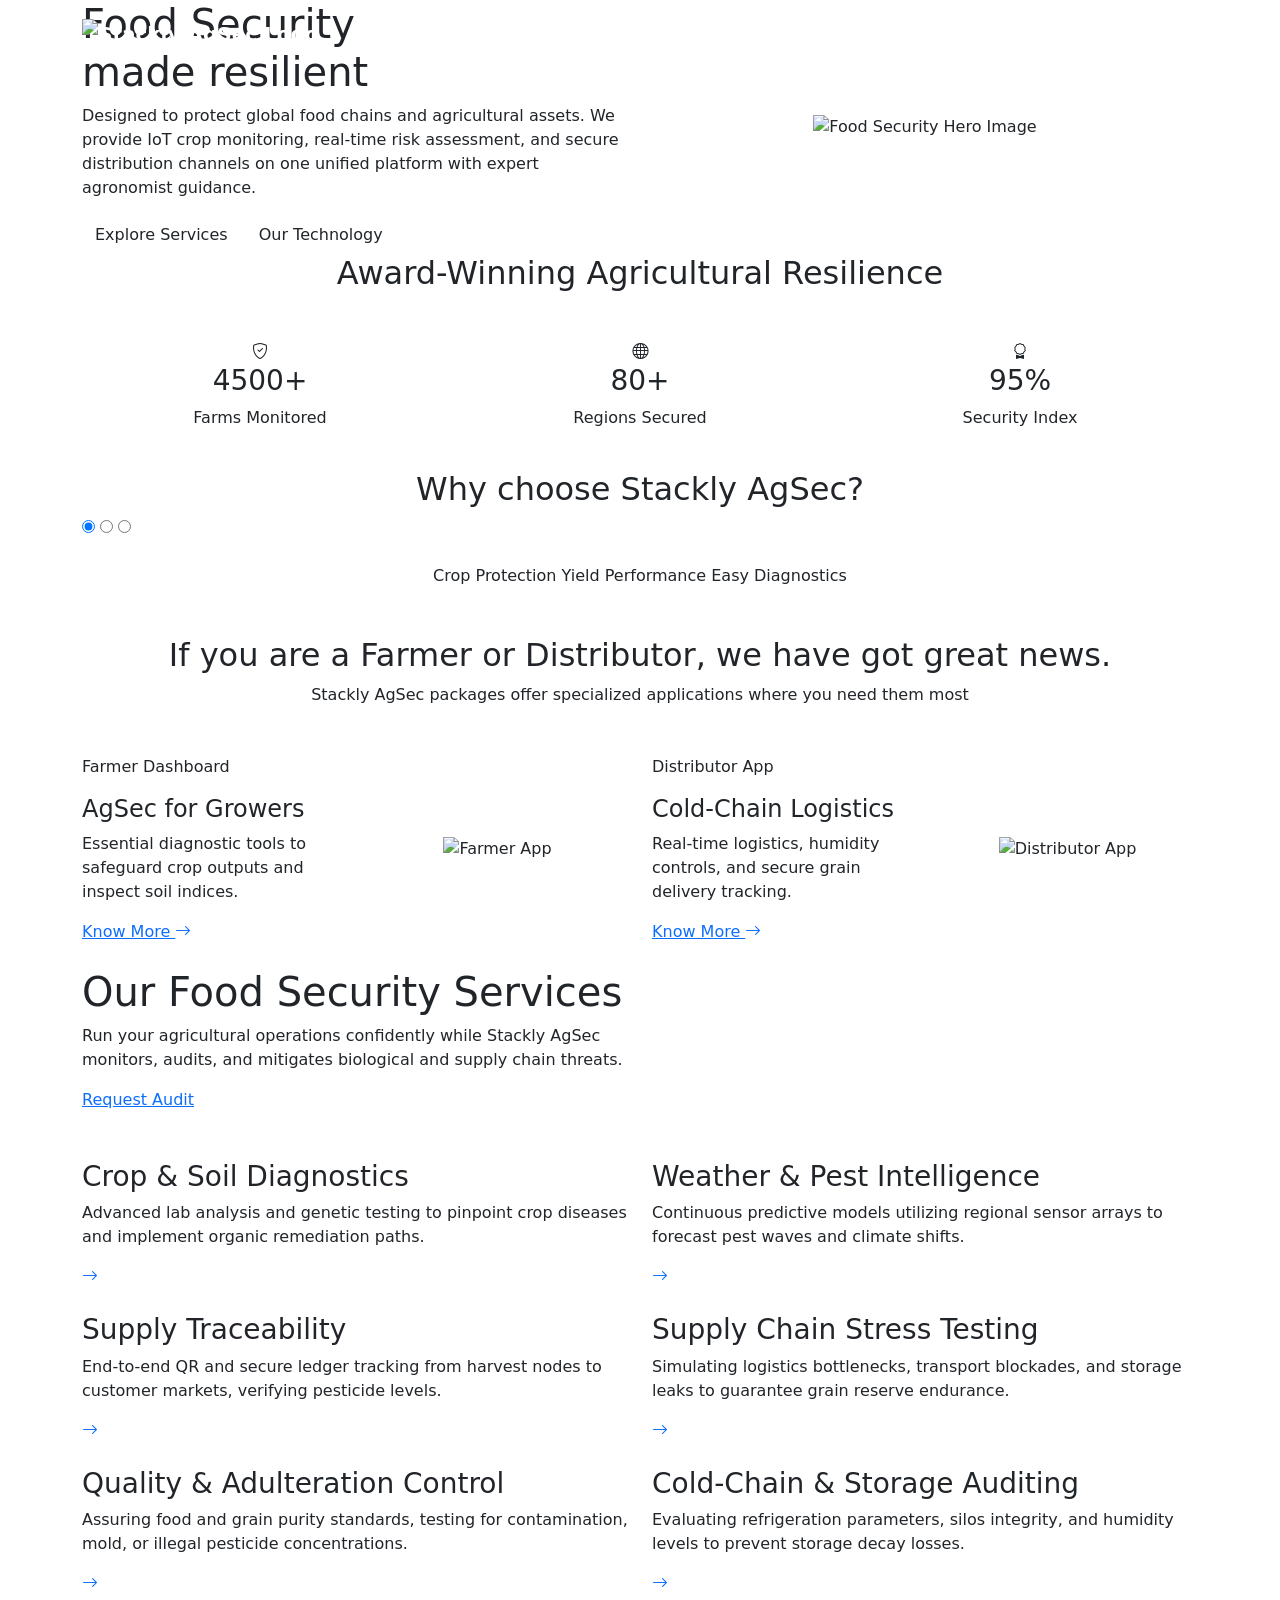
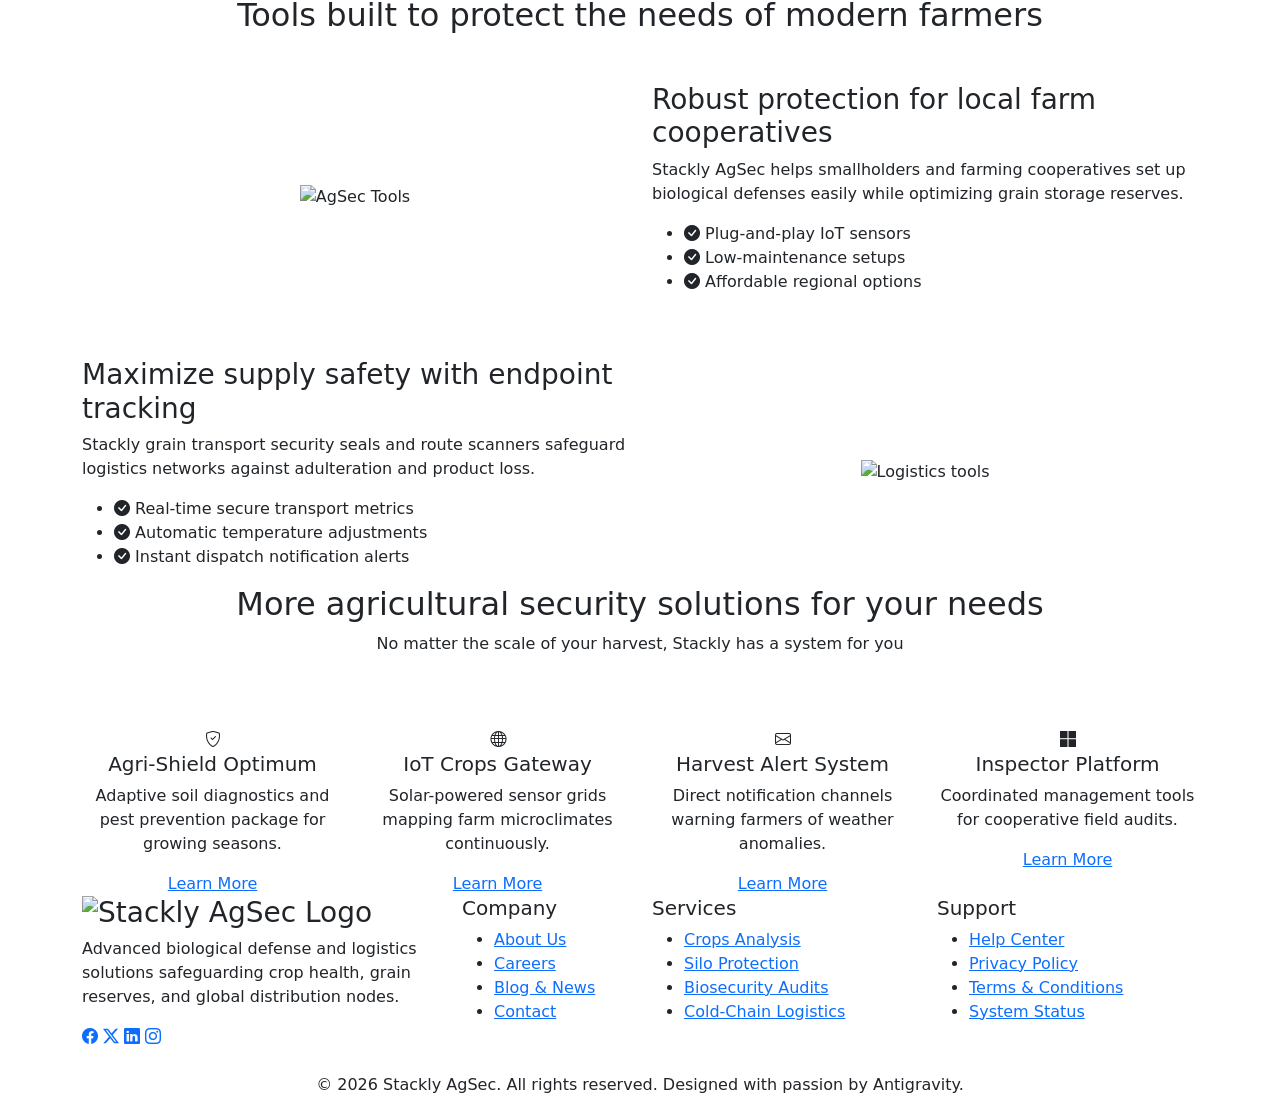
==== index.html @ c5d27c80 "Add files via upload" ====
<!DOCTYPE html>
<html lang="en">
<head>
<meta charset="UTF-8">
<meta name="viewport" content="width=device-width, initial-scale=1.0">
<title> Stackly || Food Security & Agricultural Resilience</title>

<!-- Bootstrap CSS -->
<link href="https://cdn.jsdelivr.net/npm/bootstrap@5.3.0/dist/css/bootstrap.min.css" rel="stylesheet">
<!-- Bootstrap Icons -->
<link href="https://cdn.jsdelivr.net/npm/bootstrap-icons/font/bootstrap-icons.css" rel="stylesheet">
<!-- Google Fonts -->
<link href="https://fonts.googleapis.com/css2?family=Inter:wght@300;400;500;600&family=Outfit:wght@400;700;800&display=swap" rel="stylesheet">

<link rel="stylesheet" href="css/style.css">
</head>

<body>

<!-- 1. Navbar -->
<nav class="navbar navbar-expand-lg navbar-dark custom-navbar fixed-top">
  <div class="container">
    <a class="navbar-brand fw-bold d-flex align-items-center" href="index.html">
      <img src="images/logo.webp" alt="Stackly AgSec Logo" class="logo-img">
    </a>
    <button class="navbar-toggler" type="button" data-bs-toggle="collapse" data-bs-target="#navbarMenu">
      <span class="navbar-toggler-icon"></span>
    </button>
    <div class="collapse navbar-collapse" id="navbarMenu">
      <ul class="navbar-nav ms-auto align-items-lg-center">
        <li class="nav-item">
          <a class="nav-link active" href="index.html"><i class="bi bi-house-door"></i> Home</a>
        </li>
        <li class="nav-item">
          <a class="nav-link" href="about.html"><i class="bi bi-shield-check"></i> About Us</a>
        </li>
        <li class="nav-item">
          <a class="nav-link" href="services.html"><i class="bi bi-shield-check"></i> Services</a>
        </li>
        <li class="nav-item">
          <a class="nav-link" href="blog.html"><i class="bi bi-journal-text"></i> Blog</a>
        </li>
        <li class="nav-item">
          <a class="nav-link" href="contact.html"><i class="bi bi-envelope"></i> Contact</a>
        </li>
        <li class="nav-item dropdown ms-lg-3">
          <a class="nav-link dropdown-toggle profile-icon" href="#" role="button" data-bs-toggle="dropdown">
            <i class="bi bi-person-circle fs-4"></i>
          </a>
          <ul class="dropdown-menu dropdown-menu-end custom-dropdown">
            <li><a class="dropdown-item" href="login.html"><i class="bi bi-box-arrow-in-right"></i> Login</a></li>
            <li><a class="dropdown-item" href="register.html"><i class="bi bi-person-plus"></i> Register</a></li>
          </ul>
        </li>
      </ul>
    </div>
  </div>
</nav>

<!-- 2. Hero Section -->
<section class="hero-section d-flex align-items-center">
  <div class="container">
    <div class="row align-items-center">
      <div class="col-lg-6 text-content">
        <h1 class="hero-title">
          <span>Food Security</span> <br> made resilient
        </h1>
        <p class="hero-text">
          Designed to protect global food chains and agricultural assets. We provide IoT crop monitoring, real-time risk assessment, and secure distribution channels on one unified platform with expert agronomist guidance.
        </p>
        <div class="hero-buttons">
          <a href="error.html" class="btn btn-cyber">Explore Services</a>
          <a href="error.html" class="btn btn-link-custom">Our Technology</a>
        </div>
      </div>
      <div class="col-lg-6 text-center">
        <img src="images/welcome.webp" class="img-fluid hero-img" alt="Food Security Hero Image">
      </div>
    </div>
  </div>
</section>

<!-- 3. Stats Section -->
<section class="stats-section">
  <div class="container">
    <h2 class="text-center stats-title">Award-Winning Agricultural Resilience</h2>
    <div class="row mt-5">
      <div class="col-lg-4 col-md-6 mb-4">
        <div class="stat-card text-center">
          <i class="bi bi-shield-check stat-icon"></i>
          <h3 class="stat-number">4500+</h3>
          <p>Farms Monitored</p>
        </div>
      </div>
      <div class="col-lg-4 col-md-6 mb-4">
        <div class="stat-card text-center">
          <i class="bi bi-globe stat-icon"></i>
          <h3 class="stat-number">80+</h3>
          <p>Regions Secured</p>
        </div>
      </div>
      <div class="col-lg-4 col-md-6 mb-4">
        <div class="stat-card text-center">
          <i class="bi bi-award stat-icon"></i>
          <h3 class="stat-number">95%</h3>
          <p>Security Index</p>
        </div>
      </div>
    </div>
  </div>
</section>

<!-- 4. Why Choose Section -->
<section class="choose-section">
  <div class="container">
    <h2 class="text-center section-title">Why choose <span>Stackly AgSec</span>?</h2>
    <div class="tabs-container">
      <input type="radio" name="tabs" id="tab-protection" checked>
      <input type="radio" name="tabs" id="tab-performance">
      <input type="radio" name="tabs" id="tab-easy">

      <div class="tabs text-center mt-4">
        <label for="tab-protection" class="tab-btn">Crop Protection</label>
        <label for="tab-performance" class="tab-btn">Yield Performance</label>
        <label for="tab-easy" class="tab-btn">Easy Diagnostics</label>
      </div>

      <div class="tab-content mt-5">
        <!-- Tab 1 -->
        <div class="tab-pane" id="content-protection">
          <div class="row align-items-center">
            <div class="col-lg-6">
              <h3>Complete Bio-Defense</h3>
              <p>Stackly AgSec uses advanced IoT and machine learning algorithms to detect soil pathogens and pest intrusions before they impact harvest yield.</p>
              <ul>
                <li><i class="bi bi-check-circle-fill"></i> Continuous crop health surveillance</li>
                <li><i class="bi bi-check-circle-fill"></i> Automatic disease alert triggers</li>
                <li><i class="bi bi-check-circle-fill"></i> Secure supply chain records</li>
              </ul>
            </div>
            <div class="col-lg-6 text-center">
              <img src="images/hero1.webp" class="img-fluid tab-img" alt="Bio Defense">
            </div>
          </div>
        </div>
        <!-- Tab 2 -->
        <div class="tab-pane" id="content-performance">
          <div class="row align-items-center">
            <div class="col-lg-6">
              <h3>Optimizing Soil & Output</h3>
              <p>Lightweight remote monitoring sensors running on solar power continuously track moisture, nutrients, and temperature conditions to guide irrigation cycles.</p>
              <ul>
                <li><i class="bi bi-check-circle-fill"></i> Automated soil data gathering</li>
                <li><i class="bi bi-check-circle-fill"></i> Weekly yield predictions</li>
              </ul>
            </div>
            <div class="col-lg-6 text-center">
              <img src="images/hero2.webp" class="img-fluid tab-img" alt="Soil Optimization">
            </div>
          </div>
        </div>
        <!-- Tab 3 -->
        <div class="tab-pane" id="content-easy">
          <div class="row align-items-center">
            <div class="col-lg-6">
              <h3>Simple Partner Console</h3>
              <p>Get complete insight into crop indices, soil history, and order logs through an intuitive desktop and mobile interface designed for farmers.</p>
              <ul>
                <li><i class="bi bi-check-circle-fill"></i> Customizable threat alerts</li>
                <li><i class="bi bi-check-circle-fill"></i> Direct agricultural advisor chat</li>
              </ul>
            </div>
            <div class="col-lg-6 text-center">
              <img src="images/hero3.webp" class="img-fluid tab-img" alt="Partner Console">
            </div>
          </div>
        </div>
      </div>
    </div>
  </div>
</section>

<!-- 5. Platforms Section -->
<section class="platform-section">
  <div class="container text-center">
    <h2 class="platform-title">If you are a Farmer or Distributor, we have got great news.</h2>
    <p class="platform-subtitle">Stackly AgSec packages offer specialized applications where you need them most</p>
    <div class="row mt-5">
      <!-- Card 1 -->
      <div class="col-lg-6 mb-4">
        <div class="platform-card">
          <div class="row align-items-center">
            <div class="col-md-6 text-start">
              <p class="small-text">Farmer Dashboard</p>
              <h4>AgSec for Growers</h4>
              <p>Essential diagnostic tools to safeguard crop outputs and inspect soil indices.</p>
              <a href="error.html" class="know-btn">Know More <i class="bi bi-arrow-right"></i></a>
            </div>
            <div class="col-md-6 text-center">
              <img src="images/blog4.webp" class="img-fluid card-img" alt="Farmer App">
            </div>
          </div>
        </div>
      </div>
      <!-- Card 2 -->
      <div class="col-lg-6 mb-4">
        <div class="platform-card">
          <div class="row align-items-center">
            <div class="col-md-6 text-start">
              <p class="small-text">Distributor App</p>
              <h4>Cold-Chain Logistics</h4>
              <p>Real-time logistics, humidity controls, and secure grain delivery tracking.</p>
              <a href="error.html" class="know-btn">Know More <i class="bi bi-arrow-right"></i></a>
            </div>
            <div class="col-md-6 text-center">
              <img src="images/blog5.webp" class="img-fluid card-img" alt="Distributor App">
            </div>
          </div>
        </div>
      </div>
    </div>
  </div>
</section>

<!-- 6. Services Section -->
<section class="services-section">
  <div class="container">
    <div class="row align-items-center mb-5">
      <div class="col-lg-6">
        <h1 class="service-title">Our Food Security Services</h1>
        <p class="service-text">
          Run your agricultural operations confidently while Stackly AgSec monitors, audits, and mitigates biological and supply chain threats.
        </p>
        <a href="contact.html" class="chat-btn">Request Audit</a>
      </div>
      <div class="col-lg-6 text-center">
        <div class="circle-design"></div>
      </div>
    </div>
    <div class="row g-4">
      <!-- Cards -->
      <div class="col-lg-6">
        <div class="service-card">
          <h3>Crop & Soil Diagnostics</h3>
          <p>Advanced lab analysis and genetic testing to pinpoint crop diseases and implement organic remediation paths.</p>
          <a href="services.html" class="arrow-btn"><i class="bi bi-arrow-right"></i></a>
        </div>
      </div>
      <div class="col-lg-6">
        <div class="service-card">
          <h3>Weather & Pest Intelligence</h3>
          <p>Continuous predictive models utilizing regional sensor arrays to forecast pest waves and climate shifts.</p>
          <a href="services.html" class="arrow-btn"><i class="bi bi-arrow-right"></i></a>
        </div>
      </div>
      <div class="col-lg-6">
        <div class="service-card">
          <h3>Supply Traceability</h3>
          <p>End-to-end QR and secure ledger tracking from harvest nodes to customer markets, verifying pesticide levels.</p>
          <a href="services.html" class="arrow-btn"><i class="bi bi-arrow-right"></i></a>
        </div>
      </div>
      <div class="col-lg-6">
        <div class="service-card">
          <h3>Supply Chain Stress Testing</h3>
          <p>Simulating logistics bottlenecks, transport blockades, and storage leaks to guarantee grain reserve endurance.</p>
          <a href="services.html" class="arrow-btn"><i class="bi bi-arrow-right"></i></a>
        </div>
      </div>
      <div class="col-lg-6">
        <div class="service-card">
          <h3>Quality & Adulteration Control</h3>
          <p>Assuring food and grain purity standards, testing for contamination, mold, or illegal pesticide concentrations.</p>
          <a href="services.html" class="arrow-btn"><i class="bi bi-arrow-right"></i></a>
        </div>
      </div>
      <div class="col-lg-6">
        <div class="service-card">
          <h3>Cold-Chain & Storage Auditing</h3>
          <p>Evaluating refrigeration parameters, silos integrity, and humidity levels to prevent storage decay losses.</p>
          <a href="services.html" class="arrow-btn"><i class="bi bi-arrow-right"></i></a>
        </div>
      </div>
    </div>
  </div>
</section>

<!-- 7. Business Tools Section -->
<section class="business-section">
  <div class="container">
    <h2 class="business-title text-center">Tools built to protect the needs of modern farmers</h2>
    <div class="row align-items-center mt-5">
      <div class="col-lg-6 text-center">
        <div class="image-box">
          <img src="images/cta_bg.webp" class="img-fluid" alt="AgSec Tools">
        </div>
      </div>
      <div class="col-lg-6">
        <h3>Robust protection for local farm cooperatives</h3>
        <p>Stackly AgSec helps smallholders and farming cooperatives set up biological defenses easily while optimizing grain storage reserves.</p>
        <ul class="business-list">
          <li><i class="bi bi-check-circle-fill"></i> Plug-and-play IoT sensors</li>
          <li><i class="bi bi-check-circle-fill"></i> Low-maintenance setups</li>
          <li><i class="bi bi-check-circle-fill"></i> Affordable regional options</li>
        </ul>
      </div>
    </div>
    <div class="row align-items-center mt-5 flex-lg-row-reverse">
      <div class="col-lg-6 text-center">
        <div class="image-box">
          <img src="images/story.webp" class="img-fluid" alt="Logistics tools">
        </div>
      </div>
      <div class="col-lg-6">
        <h3>Maximize supply safety with endpoint tracking</h3>
        <p>Stackly grain transport security seals and route scanners safeguard logistics networks against adulteration and product loss.</p>
        <ul class="business-list">
          <li><i class="bi bi-check-circle-fill"></i> Real-time secure transport metrics</li>
          <li><i class="bi bi-check-circle-fill"></i> Automatic temperature adjustments</li>
          <li><i class="bi bi-check-circle-fill"></i> Instant dispatch notification alerts</li>
        </ul>
      </div>
    </div>
  </div>
</section>

<!-- 8. Solutions Section -->
<section class="solutions-section">
  <div class="container text-center">
    <h2 class="solutions-title">More agricultural security solutions for your needs</h2>
    <p class="solutions-subtitle">No matter the scale of your harvest, Stackly has a system for you</p>
    <div class="row mt-5 g-4">
      <!-- Solution 1 -->
      <div class="col-lg-3 col-md-6">
        <div class="solution-card">
          <i class="bi bi-shield-check icon"></i>
          <h5>Agri-Shield Optimum</h5>
          <p>Adaptive soil diagnostics and pest prevention package for growing seasons.</p>
          <a href="error.html" class="solution-btn">Learn More</a>
        </div>
      </div>
      <!-- Solution 2 -->
      <div class="col-lg-3 col-md-6">
        <div class="solution-card">
          <i class="bi bi-globe icon"></i>
          <h5>IoT Crops Gateway</h5>
          <p>Solar-powered sensor grids mapping farm microclimates continuously.</p>
          <a href="error.html" class="solution-btn">Learn More</a>
        </div>
      </div>
      <!-- Solution 3 -->
      <div class="col-lg-3 col-md-6">
        <div class="solution-card">
          <i class="bi bi-envelope icon"></i>
          <h5>Harvest Alert System</h5>
          <p>Direct notification channels warning farmers of weather anomalies.</p>
          <a href="error.html" class="solution-btn">Learn More</a>
        </div>
      </div>
      <!-- Solution 4 -->
      <div class="col-lg-3 col-md-6">
        <div class="solution-card">
          <i class="bi bi-microsoft icon"></i>
          <h5>Inspector Platform</h5>
          <p>Coordinated management tools for cooperative field audits.</p>
          <a href="error.html" class="solution-btn">Learn More</a>
        </div>
      </div>
    </div>
  </div>
</section>

<!-- 9. Footer Section -->
<footer class="footer-section">
  <div class="container">
    <div class="row">
      <div class="col-lg-4 col-md-6 mb-4">
        <h3 class="footer-logo d-flex align-items-center">
          <img src="images/logo.webp" alt="Stackly AgSec Logo" class="footer-logo-img me-2">
        </h3>
        <p class="footer-text">
          Advanced biological defense and logistics solutions safeguarding crop health, grain reserves, and global distribution nodes.
        </p>
        <div class="social-icons">
          <a href="error.html"><i class="bi bi-facebook"></i></a>
          <a href="error.html"><i class="bi bi-twitter-x"></i></a>
          <a href="error.html"><i class="bi bi-linkedin"></i></a>
          <a href="error.html"><i class="bi bi-instagram"></i></a>
        </div>
      </div>
      <div class="col-lg-2 col-md-6 mb-4">
        <h5>Company</h5>
        <ul>
          <li><a href="about.html">About Us</a></li>
          <li><a href="error.html">Careers</a></li>
          <li><a href="blog.html">Blog & News</a></li>
          <li><a href="contact.html">Contact</a></li>
        </ul>
      </div>
      <div class="col-lg-3 col-md-6 mb-4">
        <h5>Services</h5>
        <ul>
          <li><a href="services.html">Crops Analysis</a></li>
          <li><a href="services.html">Silo Protection</a></li>
          <li><a href="services.html">Biosecurity Audits</a></li>
          <li><a href="services.html">Cold-Chain Logistics</a></li>
        </ul>
      </div>
      <div class="col-lg-3 col-md-6 mb-4">
        <h5>Support</h5>
        <ul>
          <li><a href="error.html">Help Center</a></li>
          <li><a href="error.html">Privacy Policy</a></li>
          <li><a href="error.html">Terms & Conditions</a></li>
          <li><a href="error.html">System Status</a></li>
        </ul>
      </div>
    </div>
    <div class="footer-bottom text-center">
      <p>&copy; 2026 Stackly AgSec. All rights reserved. Designed with passion by Antigravity.</p>
    </div>
  </div>
</footer>

<!-- Bootstrap JS -->
<script src="https://cdn.jsdelivr.net/npm/bootstrap@5.3.0/dist/js/bootstrap.bundle.min.js"></script>

<!-- Script -->



</body>
</html>
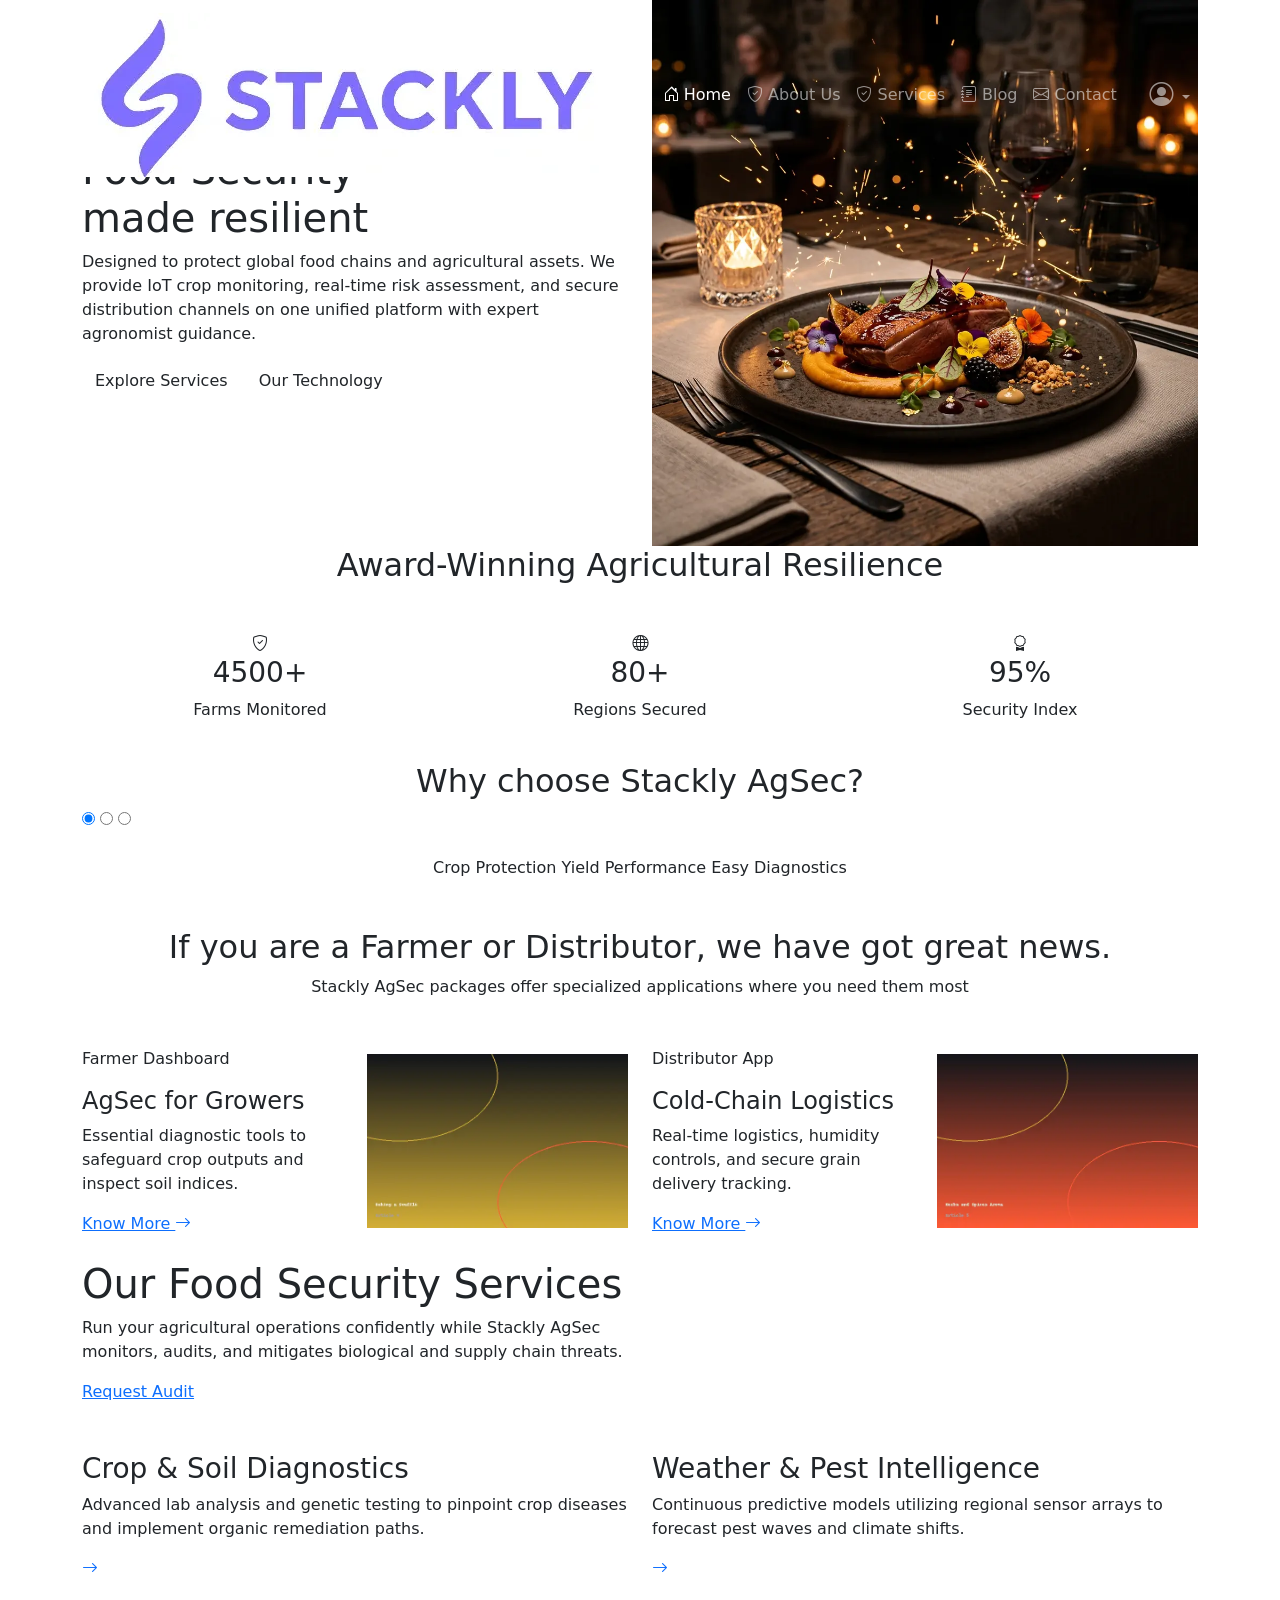
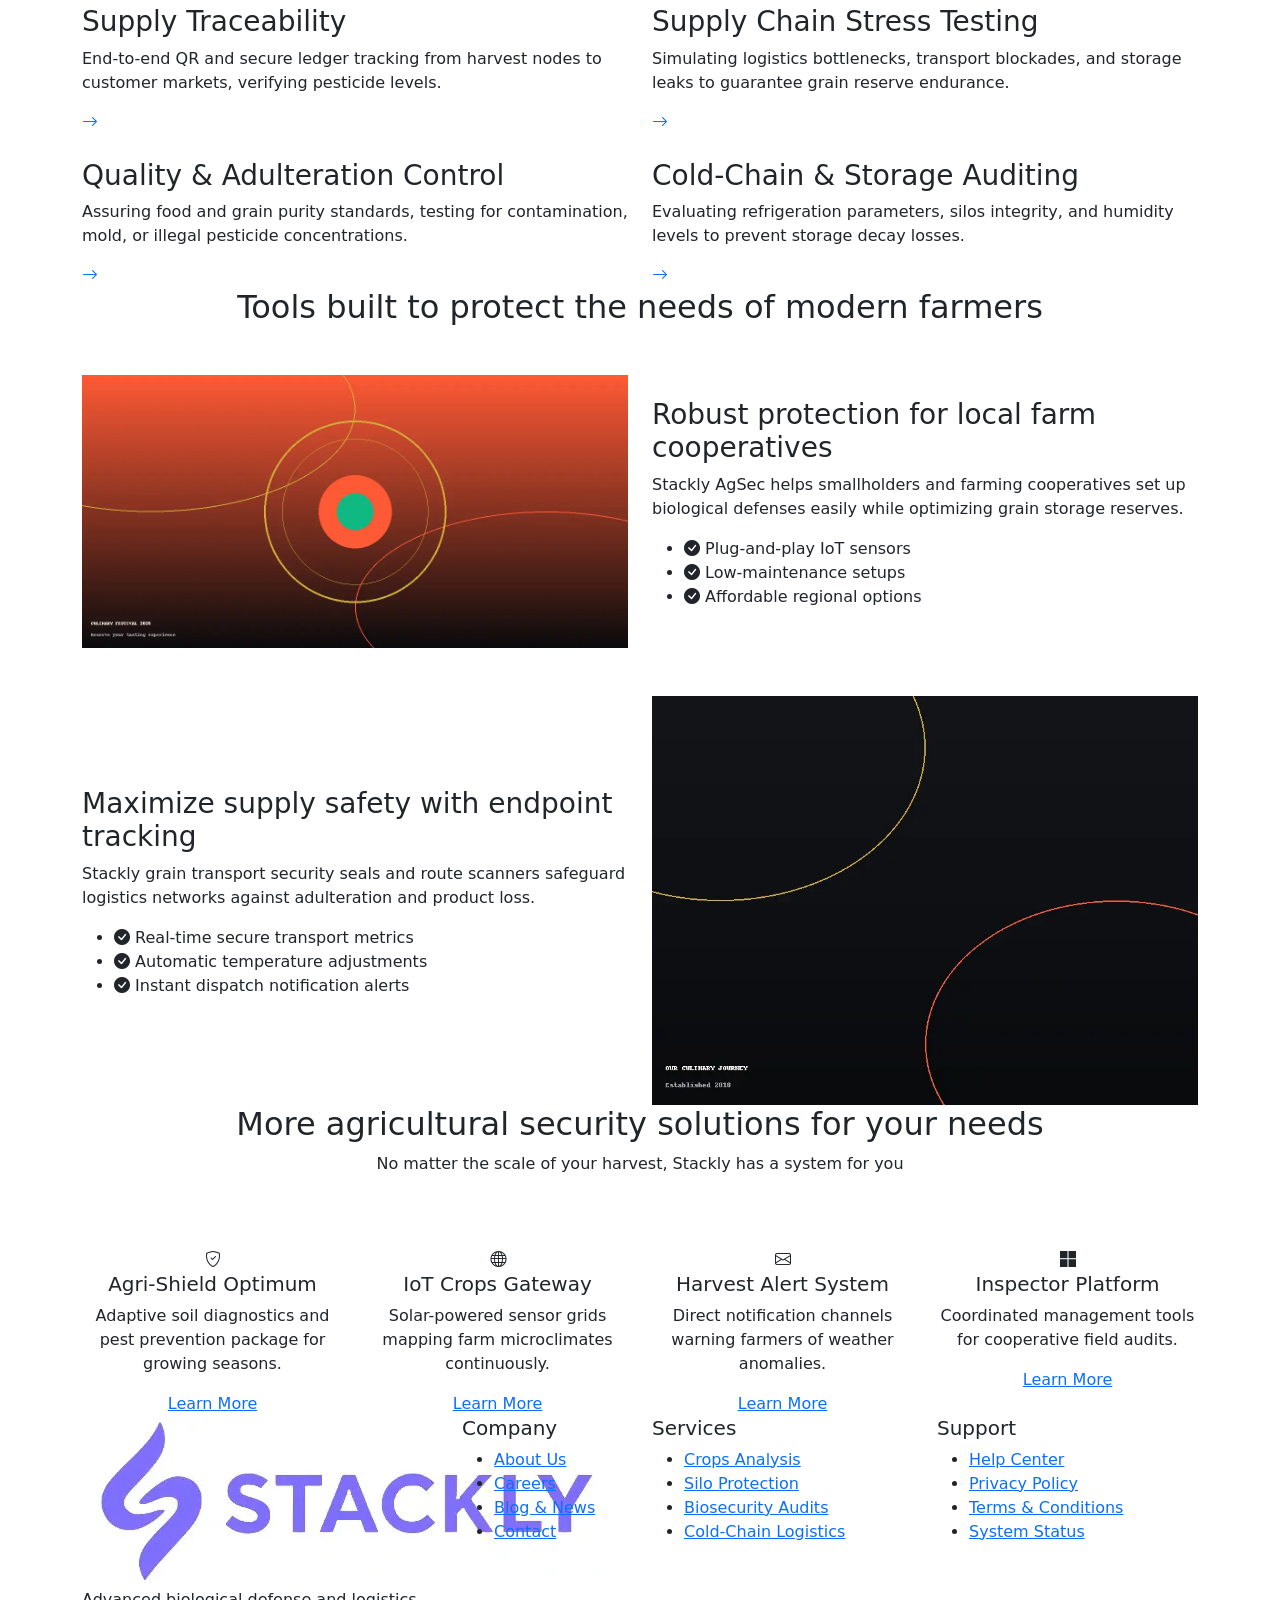
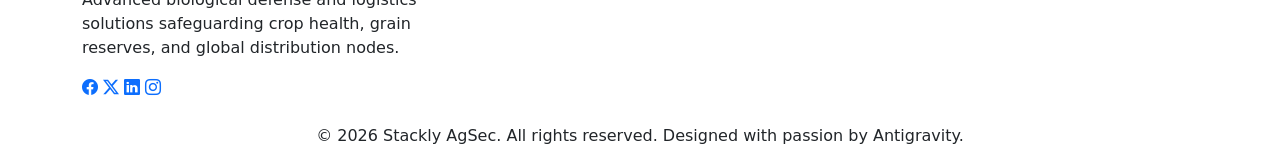
==== commit 974cdd08: "Update index.html" ====
--- a/index.html
+++ b/index.html
@@ -21,7 +21,7 @@
 <nav class="navbar navbar-expand-lg navbar-dark custom-navbar fixed-top">
   <div class="container">
     <a class="navbar-brand fw-bold d-flex align-items-center" href="index.html">
-      <img src="images/logo.webp" alt="Stackly AgSec Logo" class="logo-img">
+      <img src="logo.webp" alt="Stackly AgSec Logo" class="logo-img">
     </a>
     <button class="navbar-toggler" type="button" data-bs-toggle="collapse" data-bs-target="#navbarMenu">
       <span class="navbar-toggler-icon"></span>
@@ -74,7 +74,7 @@
         </div>
       </div>
       <div class="col-lg-6 text-center">
-        <img src="images/welcome.webp" class="img-fluid hero-img" alt="Food Security Hero Image">
+        <img src="welcome.webp" class="img-fluid hero-img" alt="Food Security Hero Image">
       </div>
     </div>
   </div>
@@ -139,7 +139,7 @@
               </ul>
             </div>
             <div class="col-lg-6 text-center">
-              <img src="images/hero1.webp" class="img-fluid tab-img" alt="Bio Defense">
+              <img src="hero1.webp" class="img-fluid tab-img" alt="Bio Defense">
             </div>
           </div>
         </div>
@@ -155,7 +155,7 @@
               </ul>
             </div>
             <div class="col-lg-6 text-center">
-              <img src="images/hero2.webp" class="img-fluid tab-img" alt="Soil Optimization">
+              <img src="hero2.webp" class="img-fluid tab-img" alt="Soil Optimization">
             </div>
           </div>
         </div>
@@ -171,7 +171,7 @@
               </ul>
             </div>
             <div class="col-lg-6 text-center">
-              <img src="images/hero3.webp" class="img-fluid tab-img" alt="Partner Console">
+              <img src="hero3.webp" class="img-fluid tab-img" alt="Partner Console">
             </div>
           </div>
         </div>
@@ -197,7 +197,7 @@
               <a href="error.html" class="know-btn">Know More <i class="bi bi-arrow-right"></i></a>
             </div>
             <div class="col-md-6 text-center">
-              <img src="images/blog4.webp" class="img-fluid card-img" alt="Farmer App">
+              <img src="blog4.webp" class="img-fluid card-img" alt="Farmer App">
             </div>
           </div>
         </div>
@@ -213,7 +213,7 @@
               <a href="error.html" class="know-btn">Know More <i class="bi bi-arrow-right"></i></a>
             </div>
             <div class="col-md-6 text-center">
-              <img src="images/blog5.webp" class="img-fluid card-img" alt="Distributor App">
+              <img src="blog5.webp" class="img-fluid card-img" alt="Distributor App">
             </div>
           </div>
         </div>
@@ -292,7 +292,7 @@
     <div class="row align-items-center mt-5">
       <div class="col-lg-6 text-center">
         <div class="image-box">
-          <img src="images/cta_bg.webp" class="img-fluid" alt="AgSec Tools">
+          <img src="cta_bg.webp" class="img-fluid" alt="AgSec Tools">
         </div>
       </div>
       <div class="col-lg-6">
@@ -308,7 +308,7 @@
     <div class="row align-items-center mt-5 flex-lg-row-reverse">
       <div class="col-lg-6 text-center">
         <div class="image-box">
-          <img src="images/story.webp" class="img-fluid" alt="Logistics tools">
+          <img src="story.webp" class="img-fluid" alt="Logistics tools">
         </div>
       </div>
       <div class="col-lg-6">
@@ -376,7 +376,7 @@
     <div class="row">
       <div class="col-lg-4 col-md-6 mb-4">
         <h3 class="footer-logo d-flex align-items-center">
-          <img src="images/logo.webp" alt="Stackly AgSec Logo" class="footer-logo-img me-2">
+          <img src="logo.webp" alt="Stackly AgSec Logo" class="footer-logo-img me-2">
         </h3>
         <p class="footer-text">
           Advanced biological defense and logistics solutions safeguarding crop health, grain reserves, and global distribution nodes.
